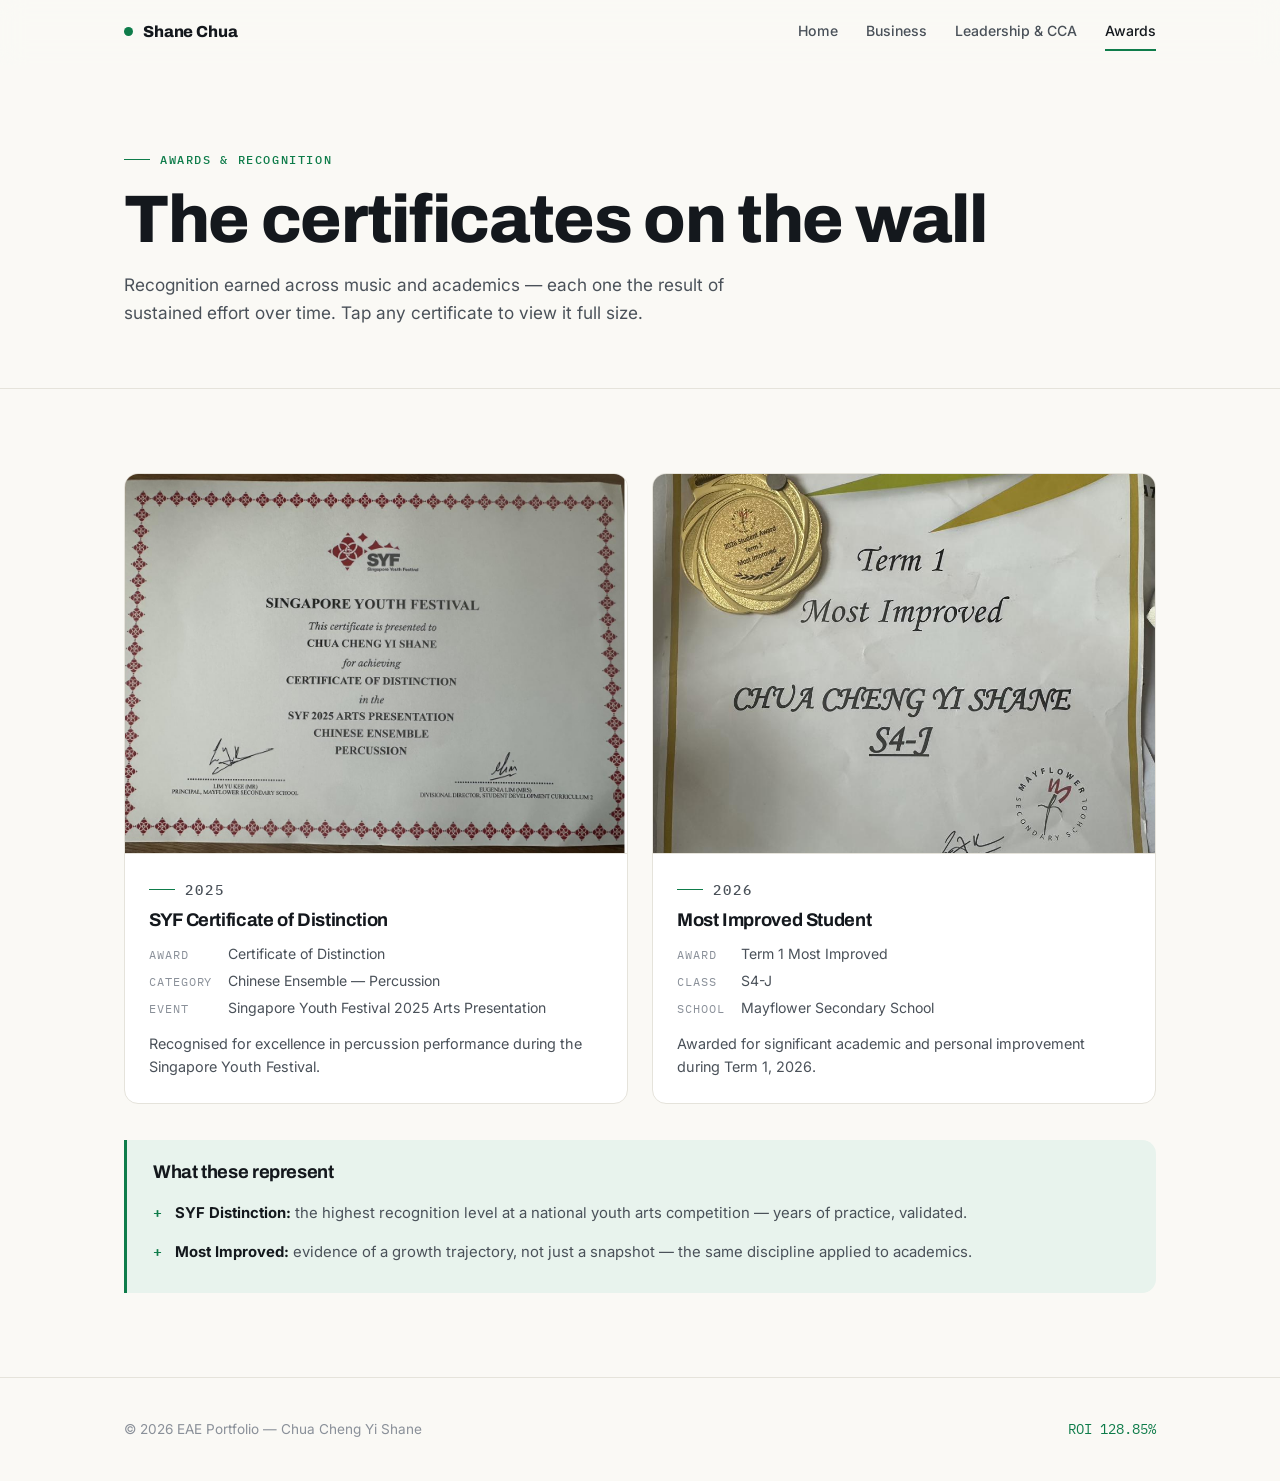
==== html/achievements.html @ 6e25ab8a "Add files via upload" ====
<!DOCTYPE html>
<html lang="en">
<head>
<meta charset="UTF-8">
<meta name="viewport" content="width=device-width, initial-scale=1.0">
<title>Awards & Recognition — Shane Chua · EAE Portfolio</title>
<link rel="preconnect" href="https://fonts.googleapis.com">
<link href="https://fonts.googleapis.com/css2?family=Archivo:wght@600;700;800&family=Inter:wght@400;500;600&family=IBM+Plex+Mono:wght@400;500;600&display=swap" rel="stylesheet">
<link rel="stylesheet" href="../css/style.css">
</head>
<body>

<header class="nav">
  <div class="nav-inner">
    <a class="wordmark" href="../index.html"><span class="tick"></span>Shane Chua</a>
    <button class="nav-toggle" aria-label="Menu" aria-expanded="false">
      <span></span><span></span><span></span>
    </button>
    <nav class="nav-links">
      <a href="../index.html">Home</a>
      <a href="business.html">Business</a>
      <a href="leadership.html">Leadership & CCA</a>
      <a href="achievements.html" class="active">Awards</a>
    </nav>
  </div>
</header>

<!-- ============ PAGE HERO ============ -->
<section class="page-hero">
  <div class="wrap reveal">
    <p class="eyebrow">Awards & recognition</p>
    <h1>The certificates on the wall</h1>
    <p class="lede">
      Recognition earned across music and academics — each one the result of
      sustained effort over time. Tap any certificate to view it full size.
    </p>
  </div>
</section>

<!-- ============ AWARDS ============ -->
<section>
  <div class="wrap">
    <div class="award-grid">

      <article class="award reveal">
        <img src="../images/IMG_1872.jpeg" alt="SYF 2025 Certificate of Distinction" data-zoom loading="lazy">
        <div class="award-body">
          <p class="eyebrow" style="margin-bottom:8px;">2025</p>
          <h3>SYF Certificate of Distinction</h3>
          <dl class="award-meta">
            <dt>Award</dt><dd>Certificate of Distinction</dd>
            <dt>Category</dt><dd>Chinese Ensemble — Percussion</dd>
            <dt>Event</dt><dd>Singapore Youth Festival 2025 Arts Presentation</dd>
          </dl>
          <p>Recognised for excellence in percussion performance during the Singapore Youth Festival.</p>
        </div>
      </article>

      <article class="award reveal">
        <img src="../images/IMG_1871.jpeg" alt="2026 Term 1 Most Improved Student award" data-zoom loading="lazy">
        <div class="award-body">
          <p class="eyebrow" style="margin-bottom:8px;">2026</p>
          <h3>Most Improved Student</h3>
          <dl class="award-meta">
            <dt>Award</dt><dd>Term 1 Most Improved</dd>
            <dt>Class</dt><dd>S4-J</dd>
            <dt>School</dt><dd>Mayflower Secondary School</dd>
          </dl>
          <p>Awarded for significant academic and personal improvement during Term 1, 2026.</p>
        </div>
      </article>

    </div>

    <div class="insight mt-2 reveal">
      <h3>What these represent</h3>
      <ul>
        <li><strong>SYF Distinction:</strong> the highest recognition level at a national youth arts competition — years of practice, validated.</li>
        <li><strong>Most Improved:</strong> evidence of a growth trajectory, not just a snapshot — the same discipline applied to academics.</li>
      </ul>
    </div>
  </div>
</section>

<footer>
  <div class="footer-inner">
    <span>© 2026 EAE Portfolio — Chua Cheng Yi Shane</span>
    <span class="num">ROI 128.85%</span>
  </div>
</footer>

<script src="../js/main.js"></script>
</body>
</html>
---- css/style.css ----
/* ============================================================
   EAE Portfolio — "The Ledger" design system
   Paper, ink, and profit green. Numbers are the hero.
   ============================================================ */

:root{
  --paper:        #FAF9F5;
  --paper-raised: #FFFFFF;
  --ink:          #14181D;
  --ink-soft:     #4A5159;
  --ink-faint:    #8A9099;
  --line:         #E5E3DB;
  --green:        #0E7C4A;
  --green-soft:   #E8F3ED;
  --green-line:   #BFDFCF;

  --font-display: "Archivo", sans-serif;
  --font-body:    "Inter", sans-serif;
  --font-mono:    "IBM Plex Mono", monospace;

  --radius: 14px;
  --maxw: 1080px;
  --ease: cubic-bezier(.22,.8,.3,1);
}

*{ box-sizing:border-box; margin:0; padding:0; }

html{ scroll-behavior:smooth; }

body{
  background:var(--paper);
  color:var(--ink);
  font-family:var(--font-body);
  font-size:16px;
  line-height:1.65;
  -webkit-font-smoothing:antialiased;
}

::selection{ background:var(--green); color:#fff; }

img{ max-width:100%; display:block; }

/* ---------- type scale ---------- */

h1,h2,h3{ font-family:var(--font-display); line-height:1.1; letter-spacing:-0.02em; }

h1{ font-size:clamp(2.4rem, 6vw, 4.2rem); font-weight:800; }
h2{ font-size:clamp(1.7rem, 3.4vw, 2.4rem); font-weight:700; }
h3{ font-size:1.15rem; font-weight:700; }

.eyebrow{
  font-family:var(--font-mono);
  font-size:.72rem;
  font-weight:500;
  letter-spacing:.14em;
  text-transform:uppercase;
  color:var(--green);
  display:flex;
  align-items:center;
  gap:10px;
  margin-bottom:14px;
}
.eyebrow::before{
  content:"";
  width:26px; height:1px;
  background:var(--green);
}

.lede{ font-size:1.08rem; color:var(--ink-soft); max-width:62ch; }

.num{ font-family:var(--font-mono); font-variant-numeric:tabular-nums; }

/* ---------- layout ---------- */

.wrap{ max-width:var(--maxw); margin:0 auto; padding:0 24px; }

section{ padding:84px 0; }
section + section{ border-top:1px solid var(--line); }

.section-head{ margin-bottom:42px; }
.section-head p{ margin-top:12px; }

/* ---------- nav ---------- */

.nav{
  position:fixed; inset:0 0 auto 0;
  z-index:50;
  background:rgba(250,249,245,.85);
  backdrop-filter:blur(12px);
  border-bottom:1px solid transparent;
  transition:border-color .3s;
}
.nav.scrolled{ border-bottom-color:var(--line); }

.nav-inner{
  max-width:var(--maxw);
  margin:0 auto;
  padding:0 24px;
  height:64px;
  display:flex;
  align-items:center;
  justify-content:space-between;
}

.wordmark{
  font-family:var(--font-display);
  font-weight:800;
  font-size:1rem;
  letter-spacing:-0.01em;
  color:var(--ink);
  text-decoration:none;
  display:flex; align-items:center; gap:10px;
}
.wordmark .tick{
  width:9px; height:9px; border-radius:50%;
  background:var(--green);
}

.nav-links{ display:flex; gap:28px; align-items:center; }
.nav-links a{
  color:var(--ink-soft);
  text-decoration:none;
  font-size:.88rem;
  font-weight:500;
  padding:6px 0;
  border-bottom:2px solid transparent;
  transition:color .2s, border-color .2s;
}
.nav-links a:hover{ color:var(--ink); }
.nav-links a.active{ color:var(--ink); border-bottom-color:var(--green); }

.nav-toggle{
  display:none;
  background:none; border:none; cursor:pointer;
  width:40px; height:40px;
  flex-direction:column; justify-content:center; align-items:center; gap:5px;
}
.nav-toggle span{
  width:20px; height:2px; background:var(--ink);
  transition:transform .3s var(--ease), opacity .2s;
}
.nav-toggle[aria-expanded="true"] span:nth-child(1){ transform:translateY(7px) rotate(45deg); }
.nav-toggle[aria-expanded="true"] span:nth-child(2){ opacity:0; }
.nav-toggle[aria-expanded="true"] span:nth-child(3){ transform:translateY(-7px) rotate(-45deg); }



/* ---------- hero ---------- */

.hero{
  min-height:92vh;
  display:flex; align-items:center;
  padding:120px 0 60px;
}
.hero-grid{
  display:grid;
  grid-template-columns:1.2fr .8fr;
  gap:56px;
  align-items:center;
}


.hero h1{ margin:14px 0 18px; }
.hero h1 em{ font-style:normal; color:var(--green); }
.hero .lede{ margin-bottom:30px; }

.hero-actions{ display:flex; gap:14px; flex-wrap:wrap; }

.btn{
  display:inline-flex; align-items:center; gap:8px;
  font-family:var(--font-body); font-weight:600; font-size:.92rem;
  padding:12px 22px;
  border-radius:999px;
  text-decoration:none;
  transition:transform .2s var(--ease), box-shadow .2s, background .2s;
}
.btn-primary{ background:var(--ink); color:#fff; }
.btn-primary:hover{ background:var(--green); transform:translateY(-2px); }
.btn-ghost{ color:var(--ink); border:1px solid var(--line); background:var(--paper-raised); }
.btn-ghost:hover{ border-color:var(--ink); transform:translateY(-2px); }

/* hero ledger card — the signature element */

.ledger-card{
  background:var(--paper-raised);
  border:1px solid var(--line);
  border-radius:var(--radius);
  padding:26px 26px 18px;
  box-shadow:0 18px 40px -24px rgba(20,24,29,.25);
}
.ledger-card .lc-title{
  font-family:var(--font-mono);
  font-size:.7rem; letter-spacing:.12em; text-transform:uppercase;
  color:var(--ink-faint);
  display:flex; justify-content:space-between;
  padding-bottom:12px;
  border-bottom:1px solid var(--line);
}
.ledger-row{
  display:flex; justify-content:space-between; align-items:baseline;
  padding:13px 0;
  border-bottom:1px dashed var(--line);
}
.ledger-row:last-child{ border-bottom:none; }
.ledger-row .label{ font-size:.88rem; color:var(--ink-soft); }
.ledger-row .value{
  font-family:var(--font-mono); font-weight:600; font-size:1.05rem;
  font-variant-numeric:tabular-nums;
}
.ledger-row .value.gain{ color:var(--green); }
.ledger-row.total{
  border-top:2px solid var(--ink);
  margin-top:4px;
}
.ledger-row.total .label{ font-weight:700; color:var(--ink); }
.ledger-row.total .value{ font-size:1.5rem; }

/* ---------- stat band ---------- */

.stat-band{
  display:grid;
  grid-template-columns:repeat(4, 1fr);
  border:1px solid var(--line);
  border-radius:var(--radius);
  background:var(--paper-raised);
  overflow:hidden;
}
.stat-cell{
  padding:28px 24px;
  border-right:1px solid var(--line);
}
.stat-cell:last-child{ border-right:none; }
.stat-cell .big{
  font-family:var(--font-mono); font-weight:600;
  font-size:2rem; color:var(--ink);
  font-variant-numeric:tabular-nums;
}
.stat-cell .big sup{ font-size:1rem; color:var(--green); }
.stat-cell .small{ font-size:.85rem; color:var(--ink-soft); margin-top:4px; }

/* ---------- cards & grids ---------- */

.card{
  background:var(--paper-raised);
  border:1px solid var(--line);
  border-radius:var(--radius);
  padding:28px;
}

.grid-2{ display:grid; grid-template-columns:1fr 1fr; gap:20px; }
.grid-3{ display:grid; grid-template-columns:repeat(3,1fr); gap:20px; }

.tile{
  background:var(--paper-raised);
  border:1px solid var(--line);
  border-radius:var(--radius);
  padding:22px;
  transition:transform .25s var(--ease), box-shadow .25s, border-color .25s;
}
.tile:hover{
  transform:translateY(-4px);
  border-color:var(--green-line);
  box-shadow:0 16px 32px -20px rgba(14,124,74,.35);
}
.tile h3{ font-size:.98rem; margin-bottom:8px; }
.tile p{ font-size:.9rem; color:var(--ink-soft); }

/* ---------- ledger table ---------- */

.table-scroll{ overflow-x:auto; border:1px solid var(--line); border-radius:var(--radius); background:var(--paper-raised); overscroll-behavior:contain; }

table.ledger{
  width:100%;
  border-collapse:collapse;
  font-size:.92rem;
}
table.ledger th{
  font-family:var(--font-mono);
  font-size:.7rem; font-weight:500;
  letter-spacing:.1em; text-transform:uppercase;
  color:var(--ink-faint);
  text-align:left;
  padding:14px 20px;
  border-bottom:1px solid var(--ink);
}
table.ledger td{
  padding:13px 20px;
  border-bottom:1px solid var(--line);
  color:var(--ink-soft);
}
table.ledger td:first-child{ color:var(--ink); }
table.ledger .num{ font-weight:600; color:var(--ink); }
table.ledger .gain{ color:var(--green); font-weight:600; }
table.ledger tbody tr{ transition:background .15s; }
table.ledger tbody tr:hover{ background:var(--green-soft); }
table.ledger tr.totals td{
  border-top:2px solid var(--ink);
  border-bottom:none;
  font-weight:700; color:var(--ink);
  background:var(--paper);
}

/* ---------- insight list ---------- */

.insight{
  border-left:3px solid var(--green);
  background:var(--green-soft);
  border-radius:0 var(--radius) var(--radius) 0;
  padding:22px 26px;
}
.insight h3{ margin-bottom:12px; }
.insight ul{ list-style:none; }
.insight li{
  padding:7px 0 7px 22px;
  position:relative;
  font-size:.93rem;
  color:var(--ink-soft);
}
.insight li::before{
  content:"+";
  position:absolute; left:0;
  font-family:var(--font-mono); font-weight:600;
  color:var(--green);
}
.insight li strong{ color:var(--ink); }

/* ---------- proof / evidence figures ---------- */

.proof-grid{
  display:grid; grid-template-columns:repeat(3,1fr); gap:20px;
}

.proof{
  background:var(--paper-raised);
  border:1px solid var(--line);
  border-radius:var(--radius);
  overflow:hidden;
  transition:transform .25s var(--ease), box-shadow .25s;
}
.proof:hover{ transform:translateY(-4px); box-shadow:0 18px 36px -22px rgba(20,24,29,.3); }
.proof img{
  width:100%; height:320px; object-fit:cover; object-position:top;
  cursor:zoom-in;
  border-bottom:1px solid var(--line);
}
.proof figcaption{ padding:18px 20px 22px; }
.proof figcaption h3{ font-size:.95rem; margin-bottom:6px; }
.proof figcaption p{ font-size:.87rem; color:var(--ink-soft); }

.figure-wide{
  background:var(--paper-raised);
  border:1px solid var(--line);
  border-radius:var(--radius);
  overflow:hidden;
}
.figure-wide img{ width:100%; cursor:zoom-in; }
.figure-wide figcaption{ padding:20px 24px; border-top:1px solid var(--line); font-size:.92rem; color:var(--ink-soft); }

/* ---------- timeline ---------- */

.timeline{ position:relative; padding-left:28px; }
.timeline::before{
  content:"";
  position:absolute; left:5px; top:6px; bottom:6px;
  width:1px; background:var(--line);
}
.timeline-item{ position:relative; padding:0 0 34px; }
.timeline-item:last-child{ padding-bottom:0; }
.timeline-item::before{
  content:"";
  position:absolute; left:-28px; top:7px;
  width:11px; height:11px; border-radius:50%;
  background:var(--paper);
  border:2px solid var(--green);
}
.timeline-item h3{ margin-bottom:8px; }
.timeline-item p{ font-size:.92rem; color:var(--ink-soft); margin:4px 0; }
.timeline-item p strong{ color:var(--ink); }

/* ---------- awards ---------- */

.award-grid{ display:grid; grid-template-columns:1fr 1fr; gap:24px; }

.award{
  background:var(--paper-raised);
  border:1px solid var(--line);
  border-radius:var(--radius);
  overflow:hidden;
  transition:transform .25s var(--ease), box-shadow .25s;
}
.award:hover{ transform:translateY(-4px); box-shadow:0 20px 40px -24px rgba(20,24,29,.3); }
.award img{ width:100%; height:380px; object-fit:cover; cursor:zoom-in; border-bottom:1px solid var(--line); }
.award-body{ padding:24px; }
.award-body h3{ margin-bottom:10px; }
.award-meta{
  display:grid; grid-template-columns:auto 1fr; gap:4px 16px;
  font-size:.88rem; margin:12px 0;
}
.award-meta dt{ font-family:var(--font-mono); font-size:.72rem; letter-spacing:.08em; text-transform:uppercase; color:var(--ink-faint); padding-top:3px; }
.award-meta dd{ color:var(--ink-soft); }
.award-body > p{ font-size:.9rem; color:var(--ink-soft); }

/* ---------- page hero (subpages) ---------- */

.page-hero{ padding:150px 0 60px; }
.page-hero .lede{ margin-top:14px; }

/* ---------- footer ---------- */

footer{
  border-top:1px solid var(--line);
  padding:40px 0;
}
.footer-inner{
  max-width:var(--maxw); margin:0 auto; padding:0 24px;
  display:flex; justify-content:space-between; align-items:center; gap:16px; flex-wrap:wrap;
  font-size:.85rem; color:var(--ink-faint);
}
.footer-inner .num{ color:var(--green); }

/* ---------- lightbox ---------- */

.lightbox{
  position:fixed; inset:0; z-index:100;
  background:rgba(20,24,29,.92);
  display:flex; align-items:center; justify-content:center;
  padding:32px;
  opacity:0; pointer-events:none;
  transition:opacity .25s;
  cursor:zoom-out;
}
.lightbox.open{ opacity:1; pointer-events:auto; }
.lightbox img{ max-width:100%; max-height:100%; border-radius:8px; }

/* ---------- reveal animation ---------- */

.reveal{
  opacity:0;
  transform:translateY(22px);
  transition:opacity .7s var(--ease), transform .7s var(--ease);
}
.reveal.in{ opacity:1; transform:none; }

@media (prefers-reduced-motion: reduce){
  *{ animation:none !important; transition:none !important; }
  .reveal{ opacity:1; transform:none; }
  html{ scroll-behavior:auto; }
}

/* ---------- interactive spreadsheet viewer ---------- */

.sheet-viewer{
  display:none; /* shown by JS once the file loads */
  background:var(--paper-raised);
  border:1px solid var(--line);
  border-radius:var(--radius);
  overflow:hidden;
}

.sheet-tabs{
  display:flex; gap:4px; flex-wrap:wrap;
  padding:10px 12px;
  border-bottom:1px solid var(--line);
  background:var(--paper);
}
.sheet-tabs button{
  font-family:var(--font-mono);
  font-size:.74rem; letter-spacing:.04em;
  padding:6px 14px;
  border:1px solid var(--line);
  border-radius:999px;
  background:var(--paper-raised);
  color:var(--ink-soft);
  cursor:pointer;
  transition:background .2s, color .2s, border-color .2s;
}
.sheet-tabs button:hover{ border-color:var(--ink); color:var(--ink); }
.sheet-tabs button.active{
  background:var(--green); border-color:var(--green); color:#fff;
}

.sheet-scroll{
  overflow:auto;
  max-height:560px;
  overscroll-behavior:contain;
}

.sheet-table{
  border-collapse:separate; border-spacing:0;
  font-size:.84rem;
  min-width:100%;
}
.sheet-table th{
  position:sticky; top:0; z-index:2;
  background:var(--ink); color:#fff;
  font-family:var(--font-mono);
  font-size:.68rem; font-weight:500;
  letter-spacing:.08em; text-transform:uppercase;
  text-align:left;
  padding:11px 16px;
  white-space:nowrap;
}
.sheet-table td{
  padding:9px 16px;
  border-bottom:1px solid var(--line);
  color:var(--ink-soft);
  white-space:nowrap;
}
.sheet-table td:first-child,
.sheet-table th:first-child{
  position:sticky; left:0; z-index:1;
  background:var(--paper);
  border-right:1px solid var(--line);
}
.sheet-table th:first-child{ z-index:3; background:var(--ink); }
.sheet-table tbody tr:hover td{ background:var(--green-soft); }
.sheet-table tbody tr:hover td:first-child{ background:var(--green-soft); }

.sheet-table .cell-num{
  font-family:var(--font-mono);
  font-variant-numeric:tabular-nums;
  text-align:right;
  color:var(--ink);
}
.sheet-table .cell-neg{ color:#B23A3A; }

.sheet-hint{
  font-family:var(--font-mono);
  font-size:.72rem; letter-spacing:.06em;
  color:var(--ink-faint);
  margin-top:10px;
}

/* ---------- helpers ---------- */

.mt-1{ margin-top:20px; } .mt-2{ margin-top:36px; } .mt-3{ margin-top:56px; }
.sub-head{ margin:48px 0 22px; }

/* ============================================================
   MOBILE — comprehensive optimisation
   Desktop rules (above) are untouched. Everything below is
   gated behind media queries that only fire on smaller screens.
   ============================================================ */

/* ---------- global mobile helpers ---------- */

/* momentum scroll on iOS for any overflow container */
.table-scroll,
.sheet-scroll{ -webkit-overflow-scrolling:touch; }

/* scroll affordance: subtle gradient fade on right edge of scrollable tables */
.table-scroll{ position:relative; }
.table-scroll::after{
  content:"";
  position:absolute; top:0; right:0; bottom:0; width:0;
  pointer-events:none;
  background:linear-gradient(to left, var(--paper-raised), transparent);
  transition:width .3s;
}
.table-scroll.scrolled-end::after{ width:0 !important; }

/* prevent iOS from auto-inflating text */
html{ -webkit-text-size-adjust:100%; text-size-adjust:100%; }

/* ============================================================
   TABLET — 761-860 px
   Only grid adjustments; everything else stays desktop.
   ============================================================ */

@media (max-width:860px){
  .hero-grid{ grid-template-columns:1fr; gap:36px; }
  .grid-3{ grid-template-columns:1fr 1fr; }
  .proof-grid{ grid-template-columns:1fr; }
  .award-grid{ grid-template-columns:1fr; }
}

/* ============================================================
   LARGE PHONE / SMALL TABLET — 601-760 px
   Nav switches to hamburger, stat band splits.
   ============================================================ */

@media (max-width:760px){
  /* nav → hamburger */
  .nav-toggle{ display:flex; }
  .nav-links{
    position:absolute; top:64px; left:0; right:0;
    flex-direction:column; gap:0;
    background:var(--paper);
    border-bottom:1px solid var(--line);
    max-height:0; overflow:hidden;
    transition:max-height .35s var(--ease);
  }
  .nav-links.open{ max-height:320px; }
  .nav-links a{
    width:100%; text-align:center;
    padding:14px 0;
    border-bottom:1px solid var(--line);
    font-size:.92rem;
  }
  .nav-links a.active{ border-bottom-color:var(--line); color:var(--green); }

  /* stat band → 2×2 */
  .stat-band{ grid-template-columns:repeat(2, 1fr); }
  .stat-cell:nth-child(2){ border-right:none; }
  .stat-cell:nth-child(1),
  .stat-cell:nth-child(2){ border-bottom:1px solid var(--line); }

  /* spacing */
  .wrap{ padding:0 20px; }
  section{ padding:64px 0; }
  .page-hero{ padding:130px 0 50px; }
  .hero{ padding:110px 0 56px; }

  /* images: slightly shorter but still generous at this width */
  .proof img{ height:280px; }
  .award img{ height:320px; }

  /* spreadsheet */
  .sheet-scroll{ max-height:460px; }

  /* show scroll affordance on tables */
  .table-scroll::after{ width:28px; }
}

/* ============================================================
   PHONE — 481-600 px
   Grids go single-column, tighter gaps.
   ============================================================ */

@media (max-width:600px){
  .grid-2, .grid-3{ grid-template-columns:1fr; gap:14px; }
  .proof-grid{ gap:16px; }
  .award-grid{ gap:16px; }
  .hero-grid{ gap:28px; }

  /* section spacing */
  section{ padding:56px 0; }
  .section-head{ margin-bottom:30px; }
  .sub-head{ margin:36px 0 18px; }

  /* hero adjustments */
  .hero{ min-height:auto; padding:100px 0 48px; }
  .page-hero{ padding:115px 0 40px; }
  .hero .lede{ margin-bottom:24px; }

  /* buttons stack full-width */
  .hero-actions{ flex-direction:column; }
  .hero-actions .btn{ width:100%; justify-content:center; }

  /* images: use aspect-ratio instead of fixed height at this size
     so tall phone screenshots show more content */
  .proof img{ height:auto; aspect-ratio:9/14; }
  .award img{ height:auto; aspect-ratio:4/5; }

  /* lightbox: near-fullscreen */
  .lightbox{ padding:12px; }
  .lightbox img{ border-radius:4px; }
}

/* ============================================================
   SMALL PHONE — ≤480 px (iPhone SE, Galaxy A series, etc.)
   Fine-grained tweaks for tight viewports.
   ============================================================ */

@media (max-width:480px){
  .wrap{ padding:0 16px; }

  /* nav: shorter header, dropdown matches */
  .nav-inner{ height:56px; padding:0 16px; }
  .nav-links{ top:56px; }
  .nav-links a{ padding:15px 0; }

  /* typography */
  .eyebrow{ font-size:.74rem; gap:8px; }
  .eyebrow::before{ width:18px; }
  .lede{ font-size:1rem; }

  /* stat band */
  .stat-cell{ padding:20px 16px; }
  .stat-cell .big{ font-size:1.5rem; }
  .stat-cell .small{ font-size:.82rem; }

  /* cards & tiles */
  .card{ padding:20px 16px; }
  .tile{ padding:18px 16px; }
  .insight{ padding:18px 16px; }
  .insight li{ padding-left:20px; font-size:.9rem; }

  /* ledger card */
  .ledger-card{ padding:20px 16px 14px; }
  .ledger-card .lc-title{ font-size:.66rem; }
  .ledger-row .label{ font-size:.84rem; }
  .ledger-row .value{ font-size:.92rem; }
  .ledger-row.total .value{ font-size:1.2rem; }

  /* KPI ledger-rows inside cards: label above, value below */
  .card .ledger-row{
    flex-direction:column;
    align-items:flex-start;
    gap:2px;
    padding:10px 0;
  }
  .card .ledger-row .label{ font-size:.8rem; }
  .card .ledger-row .value{ font-size:1rem; }

  /* tables */
  table.ledger th{ padding:10px 12px; font-size:.62rem; }
  table.ledger td{ padding:10px 12px; font-size:.84rem; }
  .table-scroll::after{ width:32px; }

  /* spreadsheet viewer */
  .sheet-scroll{ max-height:360px; }
  .sheet-table th{ padding:9px 10px; font-size:.6rem; }
  .sheet-table td{ padding:8px 10px; font-size:.78rem; }
  .sheet-tabs{ padding:8px 10px; gap:6px; }
  .sheet-tabs button{ padding:7px 12px; font-size:.72rem; }

  /* timeline */
  .timeline{ padding-left:22px; }
  .timeline::before{ left:4px; }
  .timeline-item{ padding-bottom:26px; }
  .timeline-item::before{ left:-22px; width:9px; height:9px; }
  .timeline-item h3{ font-size:.92rem; }
  .timeline-item p{ font-size:.88rem; }

  /* proof captions */
  .proof figcaption{ padding:16px; }
  .proof figcaption h3{ font-size:.9rem; }
  .proof figcaption p{ font-size:.84rem; }

  /* awards */
  .award-body{ padding:18px 16px; }
  .award-meta{ gap:2px 10px; font-size:.84rem; }
  .award-meta dt{ font-size:.68rem; }

  /* figure-wide (spreadsheet screenshot fallback) */
  .figure-wide figcaption{ padding:16px; font-size:.88rem; }

  /* footer */
  .footer-inner{
    flex-direction:column; text-align:center;
    gap:6px; padding:0 16px;
  }
}

/* ============================================================
   VERY SMALL PHONE — ≤360 px (iPhone SE 1st gen, budget devices)
   ============================================================ */

@media (max-width:360px){
  .wrap{ padding:0 12px; }
  .nav-inner{ padding:0 12px; }

  h1{ font-size:2rem; }
  h2{ font-size:1.5rem; }
  h3{ font-size:1rem; }

  .stat-cell .big{ font-size:1.3rem; }
  .stat-cell{ padding:16px 12px; }

  .card{ padding:16px 14px; }
  .tile{ padding:16px 14px; }
  .insight{ padding:16px 14px; }
  .ledger-card{ padding:16px 14px 12px; }

  .proof img{ aspect-ratio:9/15; }
  .award img{ aspect-ratio:3/4; }

  .btn{ padding:11px 18px; font-size:.88rem; }
}

/* ============================================================
   LANDSCAPE PHONE — short viewport, wide
   Reduce vertical spacing so content isn't all padding.
   ============================================================ */

@media (max-height:500px) and (orientation:landscape){
  .hero{ min-height:auto; padding:80px 0 32px; }
  .page-hero{ padding:80px 0 24px; }
  section{ padding:40px 0; }
  .section-head{ margin-bottom:20px; }
  .stat-cell{ padding:14px 16px; }
  .stat-cell .big{ font-size:1.4rem; }
  .lightbox{ padding:8px; }

  /* keep nav compact */
  .nav-inner{ height:48px; }
  .nav-links{ top:48px; }
}

/* ============================================================
   SAFE-AREA: notch / Dynamic Island / home-bar
   ============================================================ */

@supports (padding: env(safe-area-inset-bottom)){
  .nav-inner{
    padding-left:max(var(--_nav-pad, 24px), env(safe-area-inset-left));
    padding-right:max(var(--_nav-pad, 24px), env(safe-area-inset-right));
  }
  footer .footer-inner{
    padding-bottom:env(safe-area-inset-bottom);
  }
  .lightbox{
    padding-top:max(12px, env(safe-area-inset-top));
    padding-bottom:max(12px, env(safe-area-inset-bottom));
  }
  /* mobile nav dropdown accounts for safe area */
  @media (max-width:760px){
    .nav-links{
      padding-bottom:env(safe-area-inset-bottom);
    }
  }
}

/* ============================================================
   TOUCH DEVICES — disable sticky hover, improve tap feedback
   ============================================================ */

@media (hover:none) and (pointer:coarse){
  /* kill hover-lift — it sticks on touch and looks broken */
  .tile:hover,
  .proof:hover,
  .award:hover,
  .btn-primary:hover,
  .btn-ghost:hover{
    transform:none;
    box-shadow:none;
  }
  /* restore correct hover colors but without transform */
  .btn-primary:hover{ background:var(--green); }
  .btn-ghost:hover{ border-color:var(--ink); }

  /* active-press feedback instead */
  .tile:active{ transform:scale(.98); transition:transform .1s; }
  .proof:active{ transform:scale(.99); transition:transform .1s; }
  .award:active{ transform:scale(.99); transition:transform .1s; }
  .btn:active{ transform:scale(.97); transition:transform .1s; }

  /* 48px minimum tap targets (Google's recommendation) */
  .btn{ min-height:48px; }
  .nav-toggle{ min-width:48px; min-height:48px; }
  .sheet-tabs button{ min-height:40px; padding:8px 14px; }

  /* table rows: slightly taller for fat-finger tapping */
  table.ledger td{ padding-top:14px; padding-bottom:14px; }
  .sheet-table td{ padding-top:11px; padding-bottom:11px; }

  /* lightbox: tap anywhere on image also closes (larger target) */
  .lightbox img{ cursor:pointer; }
}
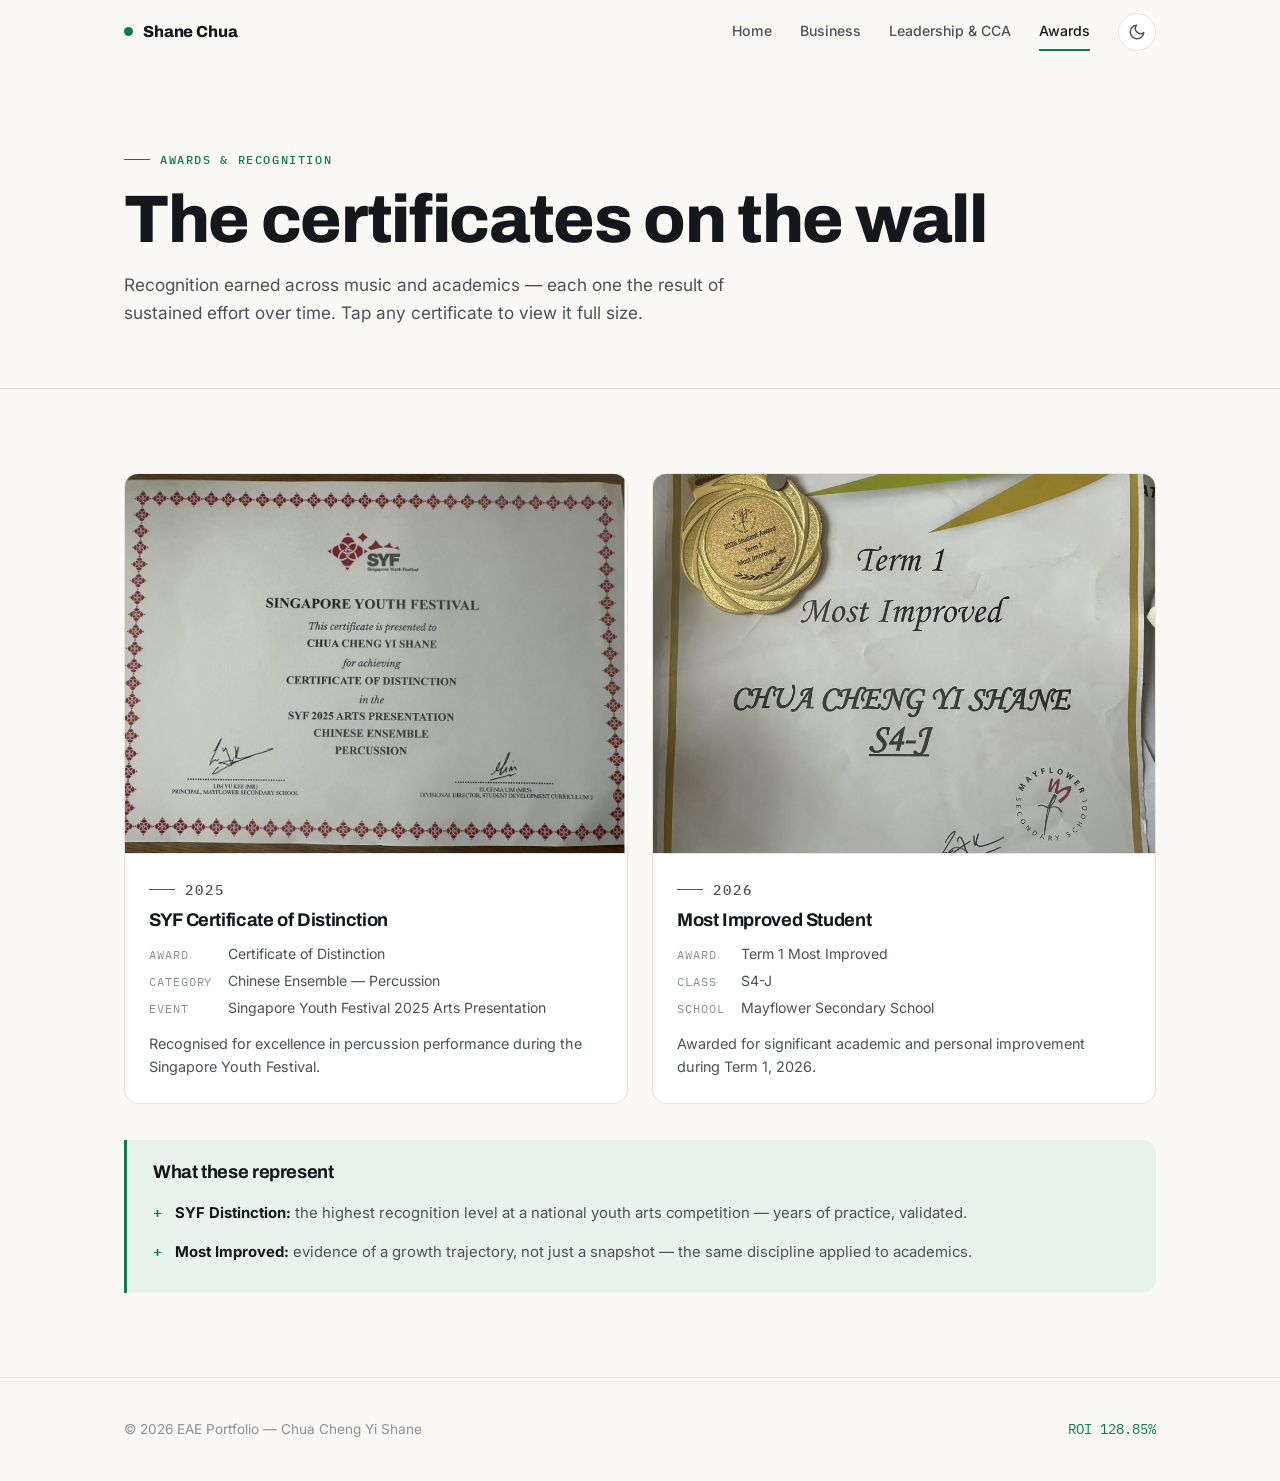
==== commit c8e352d5: "Add files via upload" ====
--- a/html/achievements.html
+++ b/html/achievements.html
@@ -1,6 +1,18 @@
 <!DOCTYPE html>
 <html lang="en">
 <head>
+<script>
+/* Set theme before paint to avoid flash of wrong theme */
+(function(){
+  try{
+    var t = localStorage.getItem('eae-theme') || 'auto';
+    var r = document.documentElement;
+    if(t === 'auto'){ r.classList.add('theme-auto'); }
+    else{ r.setAttribute('data-theme', t); }
+  }catch(e){ document.documentElement.classList.add('theme-auto'); }
+})();
+</script>
+
 <meta charset="UTF-8">
 <meta name="viewport" content="width=device-width, initial-scale=1.0">
 <title>Awards & Recognition — Shane Chua · EAE Portfolio</title>
@@ -13,9 +25,15 @@
 <header class="nav">
   <div class="nav-inner">
     <a class="wordmark" href="../index.html"><span class="tick"></span>Shane Chua</a>
-    <button class="nav-toggle" aria-label="Menu" aria-expanded="false">
+    <div class="nav-right">
+      <button class="theme-toggle" type="button" aria-label="Toggle theme">
+        <svg class="icon-moon" viewBox="0 0 24 24" fill="none" stroke="currentColor" stroke-width="2" stroke-linecap="round" stroke-linejoin="round"><path d="M21 12.79A9 9 0 1 1 11.21 3 7 7 0 0 0 21 12.79z"></path></svg>
+        <svg class="icon-sun" viewBox="0 0 24 24" fill="none" stroke="currentColor" stroke-width="2" stroke-linecap="round" stroke-linejoin="round"><circle cx="12" cy="12" r="4"></circle><path d="M12 2v2M12 20v2M4.93 4.93l1.41 1.41M17.66 17.66l1.41 1.41M2 12h2M20 12h2M6.34 17.66l-1.41 1.41M19.07 4.93l-1.41 1.41"></path></svg>
+      </button>
+      <button class="nav-toggle" aria-label="Menu" aria-expanded="false">
       <span></span><span></span><span></span>
     </button>
+    </div>
     <nav class="nav-links">
       <a href="../index.html">Home</a>
       <a href="business.html">Business</a>
@@ -89,6 +107,7 @@
   </div>
 </footer>
 
+<script src="../js/theme.js"></script>
 <script src="../js/main.js"></script>
 </body>
 </html>
--- a/css/style.css
+++ b/css/style.css
@@ -4,6 +4,15 @@
    ============================================================ */
 
 :root{
+  /* ---- brand constants (theme-independent) ---- */
+  --font-display: "Archivo", sans-serif;
+  --font-body:    "Inter", sans-serif;
+  --font-mono:    "IBM Plex Mono", monospace;
+  --radius: 14px;
+  --maxw: 1080px;
+  --ease: cubic-bezier(.22,.8,.3,1);
+
+  /* ---- LIGHT theme (default tokens) ---- */
   --paper:        #FAF9F5;
   --paper-raised: #FFFFFF;
   --ink:          #14181D;
@@ -13,14 +22,52 @@
   --green:        #0E7C4A;
   --green-soft:   #E8F3ED;
   --green-line:   #BFDFCF;
-
-  --font-display: "Archivo", sans-serif;
-  --font-body:    "Inter", sans-serif;
-  --font-mono:    "IBM Plex Mono", monospace;
-
-  --radius: 14px;
-  --maxw: 1080px;
-  --ease: cubic-bezier(.22,.8,.3,1);
+  --shadow-rgb:   20,24,29;
+  --neg:          #B23A3A;
+}
+
+/* ---- DARK theme palette ----
+   Applied when the user (or their device) prefers dark.
+   Warm dark paper keeps the "ledger" feel rather than pure black. */
+:root[data-theme="dark"]{
+  --paper:        #14161A;
+  --paper-raised: #1C1F25;
+  --ink:          #ECEAE3;
+  --ink-soft:     #A9AEB6;
+  --ink-faint:    #6C727B;
+  --line:         #2C3038;
+  --green:        #3BAE74;
+  --green-soft:   #182A22;
+  --green-line:   #2E5C44;
+  --shadow-rgb:   0,0,0;
+  --neg:          #E07A6F;
+}
+
+/* Auto-detect device theme: only applies when the user has NOT
+   made an explicit choice (no data-theme set yet).
+   The class is added to <html> by the inline script in <head>. */
+@media (prefers-color-scheme: dark){
+  :root.theme-auto{
+    --paper:        #14161A;
+    --paper-raised: #1C1F25;
+    --ink:          #ECEAE3;
+    --ink-soft:     #A9AEB6;
+    --ink-faint:    #6C727B;
+    --line:         #2C3038;
+    --green:        #3BAE74;
+    --green-soft:   #182A22;
+    --green-line:   #2E5C44;
+    --shadow-rgb:   0,0,0;
+    --neg:          #E07A6F;
+  }
+}
+
+/* smooth transition when switching themes */
+:root{ --theme-tx: background-color .4s var(--ease), color .4s var(--ease), border-color .4s var(--ease); }
+body, .nav, .card, .tile, .ledger-card, .stat-band, .stat-cell, .proof, .award,
+.insight, .table-scroll, table.ledger, .sheet-viewer, .sheet-table th, .sheet-table td,
+.figure-wide, .btn, .nav-links, .theme-toggle{
+  transition: var(--theme-tx);
 }
 
 *{ box-sizing:border-box; margin:0; padding:0; }
@@ -85,10 +132,26 @@
 .nav{
   position:fixed; inset:0 0 auto 0;
   z-index:50;
-  background:rgba(250,249,245,.85);
+  /* fallback solid-ish bg for Safari < 16.2 (no color-mix) */
+  background:rgba(250,249,245,.9);
+  background:color-mix(in srgb, var(--paper) 88%, transparent);
+  -webkit-backdrop-filter:blur(12px);
   backdrop-filter:blur(12px);
   border-bottom:1px solid transparent;
-  transition:border-color .3s;
+  transition:border-color .3s, background-color .4s var(--ease);
+}
+/* dark-theme fallback bg for browsers without color-mix */
+:root[data-theme="dark"] .nav{ background:rgba(20,22,26,.9); }
+@media (prefers-color-scheme: dark){
+  :root.theme-auto .nav{ background:rgba(20,22,26,.9); }
+}
+/* re-apply color-mix on top where supported (overrides the rgba fallback) */
+@supports (background:color-mix(in srgb, red 50%, transparent)){
+  .nav,
+  :root[data-theme="dark"] .nav,
+  :root.theme-auto .nav{
+    background:color-mix(in srgb, var(--paper) 88%, transparent);
+  }
 }
 .nav.scrolled{ border-bottom-color:var(--line); }
 
@@ -99,8 +162,10 @@
   height:64px;
   display:flex;
   align-items:center;
-  justify-content:space-between;
-}
+  gap:20px;
+}
+.nav-inner .wordmark{ margin-right:auto; }
+.nav-right{ display:flex; align-items:center; gap:4px; order:3; }
 
 .wordmark{
   font-family:var(--font-display);
@@ -116,7 +181,7 @@
   background:var(--green);
 }
 
-.nav-links{ display:flex; gap:28px; align-items:center; }
+.nav-links{ display:flex; gap:28px; align-items:center; order:2; }
 .nav-links a{
   color:var(--ink-soft);
   text-decoration:none;
@@ -129,6 +194,34 @@
 .nav-links a:hover{ color:var(--ink); }
 .nav-links a.active{ color:var(--ink); border-bottom-color:var(--green); }
 
+/* ---------- theme toggle ---------- */
+.theme-toggle{
+  display:inline-flex; align-items:center; justify-content:center;
+  width:38px; height:38px;
+  margin-left:8px;
+  border:1px solid var(--line);
+  border-radius:999px;
+  background:var(--paper-raised);
+  color:var(--ink-soft);
+  cursor:pointer;
+  flex-shrink:0;
+  transition:border-color .2s, color .2s, background .4s var(--ease);
+}
+.theme-toggle:hover{ border-color:var(--ink); color:var(--ink); }
+.theme-toggle svg{ width:18px; height:18px; }
+/* show sun in dark mode, moon in light mode */
+.theme-toggle .icon-sun{ display:none; }
+.theme-toggle .icon-moon{ display:block; }
+:root[data-theme="dark"] .theme-toggle .icon-sun,
+:root.theme-auto .theme-toggle .icon-sun{ display:block; }
+:root[data-theme="dark"] .theme-toggle .icon-moon,
+:root.theme-auto .theme-toggle .icon-moon{ display:none; }
+/* when auto resolves to LIGHT, flip back via the media query */
+@media (prefers-color-scheme: light){
+  :root.theme-auto .theme-toggle .icon-sun{ display:none; }
+  :root.theme-auto .theme-toggle .icon-moon{ display:block; }
+}
+
 .nav-toggle{
   display:none;
   background:none; border:none; cursor:pointer;
@@ -149,6 +242,7 @@
 
 .hero{
   min-height:92vh;
+  min-height:92dvh; /* dynamic viewport — excludes iOS address bar */
   display:flex; align-items:center;
   padding:120px 0 60px;
 }
@@ -186,7 +280,7 @@
   border:1px solid var(--line);
   border-radius:var(--radius);
   padding:26px 26px 18px;
-  box-shadow:0 18px 40px -24px rgba(20,24,29,.25);
+  box-shadow:0 18px 40px -24px rgba(var(--shadow-rgb),.25);
 }
 .ledger-card .lc-title{
   font-family:var(--font-mono);
@@ -337,7 +431,7 @@
   overflow:hidden;
   transition:transform .25s var(--ease), box-shadow .25s;
 }
-.proof:hover{ transform:translateY(-4px); box-shadow:0 18px 36px -22px rgba(20,24,29,.3); }
+.proof:hover{ transform:translateY(-4px); box-shadow:0 18px 36px -22px rgba(var(--shadow-rgb),.3); }
 .proof img{
   width:100%; height:320px; object-fit:cover; object-position:top;
   cursor:zoom-in;
@@ -388,7 +482,7 @@
   overflow:hidden;
   transition:transform .25s var(--ease), box-shadow .25s;
 }
-.award:hover{ transform:translateY(-4px); box-shadow:0 20px 40px -24px rgba(20,24,29,.3); }
+.award:hover{ transform:translateY(-4px); box-shadow:0 20px 40px -24px rgba(var(--shadow-rgb),.3); }
 .award img{ width:100%; height:380px; object-fit:cover; cursor:zoom-in; border-bottom:1px solid var(--line); }
 .award-body{ padding:24px; }
 .award-body h3{ margin-bottom:10px; }
@@ -436,14 +530,22 @@
 
 .reveal{
   opacity:0;
-  transform:translateY(22px);
+  -webkit-transform:translate3d(0,22px,0);
+  transform:translate3d(0,22px,0); /* translate3d forces GPU layer on iOS */
+  -webkit-transition:opacity .7s var(--ease), -webkit-transform .7s var(--ease);
   transition:opacity .7s var(--ease), transform .7s var(--ease);
-}
-.reveal.in{ opacity:1; transform:none; }
+  will-change:opacity, transform;
+}
+.reveal.in{
+  opacity:1;
+  -webkit-transform:none;
+  transform:none;
+  will-change:auto; /* release the layer once revealed */
+}
 
 @media (prefers-reduced-motion: reduce){
   *{ animation:none !important; transition:none !important; }
-  .reveal{ opacity:1; transform:none; }
+  .reveal{ opacity:1; -webkit-transform:none; transform:none; }
   html{ scroll-behavior:auto; }
 }
 
@@ -491,7 +593,7 @@
   min-width:100%;
 }
 .sheet-table th{
-  position:sticky; top:0; z-index:2;
+  position:-webkit-sticky; position:sticky; top:0; z-index:2;
   background:var(--ink); color:#fff;
   font-family:var(--font-mono);
   font-size:.68rem; font-weight:500;
@@ -508,7 +610,7 @@
 }
 .sheet-table td:first-child,
 .sheet-table th:first-child{
-  position:sticky; left:0; z-index:1;
+  position:-webkit-sticky; position:sticky; left:0; z-index:1;
   background:var(--paper);
   border-right:1px solid var(--line);
 }
@@ -522,7 +624,7 @@
   text-align:right;
   color:var(--ink);
 }
-.sheet-table .cell-neg{ color:#B23A3A; }
+.sheet-table .cell-neg{ color:var(--neg); }
 
 .sheet-hint{
   font-family:var(--font-mono);
@@ -848,3 +950,53 @@
   /* lightbox: tap anywhere on image also closes (larger target) */
   .lightbox img{ cursor:pointer; }
 }
+
+/* ============================================================
+   WEBKIT / iOS SAFARI COMPATIBILITY
+   Fallbacks and prefixes for older Safari versions.
+   ============================================================ */
+
+/* aspect-ratio fallback for Safari < 15 (padding-hack via wrapper not
+   possible here, so cap with a sensible min-height instead) */
+@supports not (aspect-ratio: 1 / 1){
+  @media (max-width:600px){
+    .proof img{ height:300px; }
+    .award img{ height:340px; }
+  }
+  @media (max-width:360px){
+    .proof img{ height:260px; }
+    .award img{ height:300px; }
+  }
+}
+
+/* iOS momentum scrolling on every scroll container */
+.sheet-scroll,
+.table-scroll,
+.nav-links{
+  -webkit-overflow-scrolling:touch;
+}
+
+/* prevent iOS tap-highlight flash on interactive elements */
+a, button, .tile, .proof, .award, [data-zoom]{
+  -webkit-tap-highlight-color:rgba(0,0,0,0);
+}
+
+/* hover-lift transforms: force GPU compositing so they don't flicker
+   or leave paint artifacts on iOS */
+.tile, .proof, .award, .btn, .ledger-card{
+  -webkit-transform:translateZ(0);
+  transform:translateZ(0);
+}
+
+/* Safari sometimes mis-renders backdrop-filter with a transparent bg;
+   ensure the nav always has a paintable backing layer */
+.nav{ -webkit-transform:translateZ(0); transform:translateZ(0); }
+
+/* iOS form/button reset so the theme toggle & nav buttons look right */
+button{
+  -webkit-appearance:none;
+  appearance:none;
+}
+
+/* fix sticky table header z-stacking on iOS (needs explicit isolation) */
+.sheet-scroll{ isolation:isolate; }
